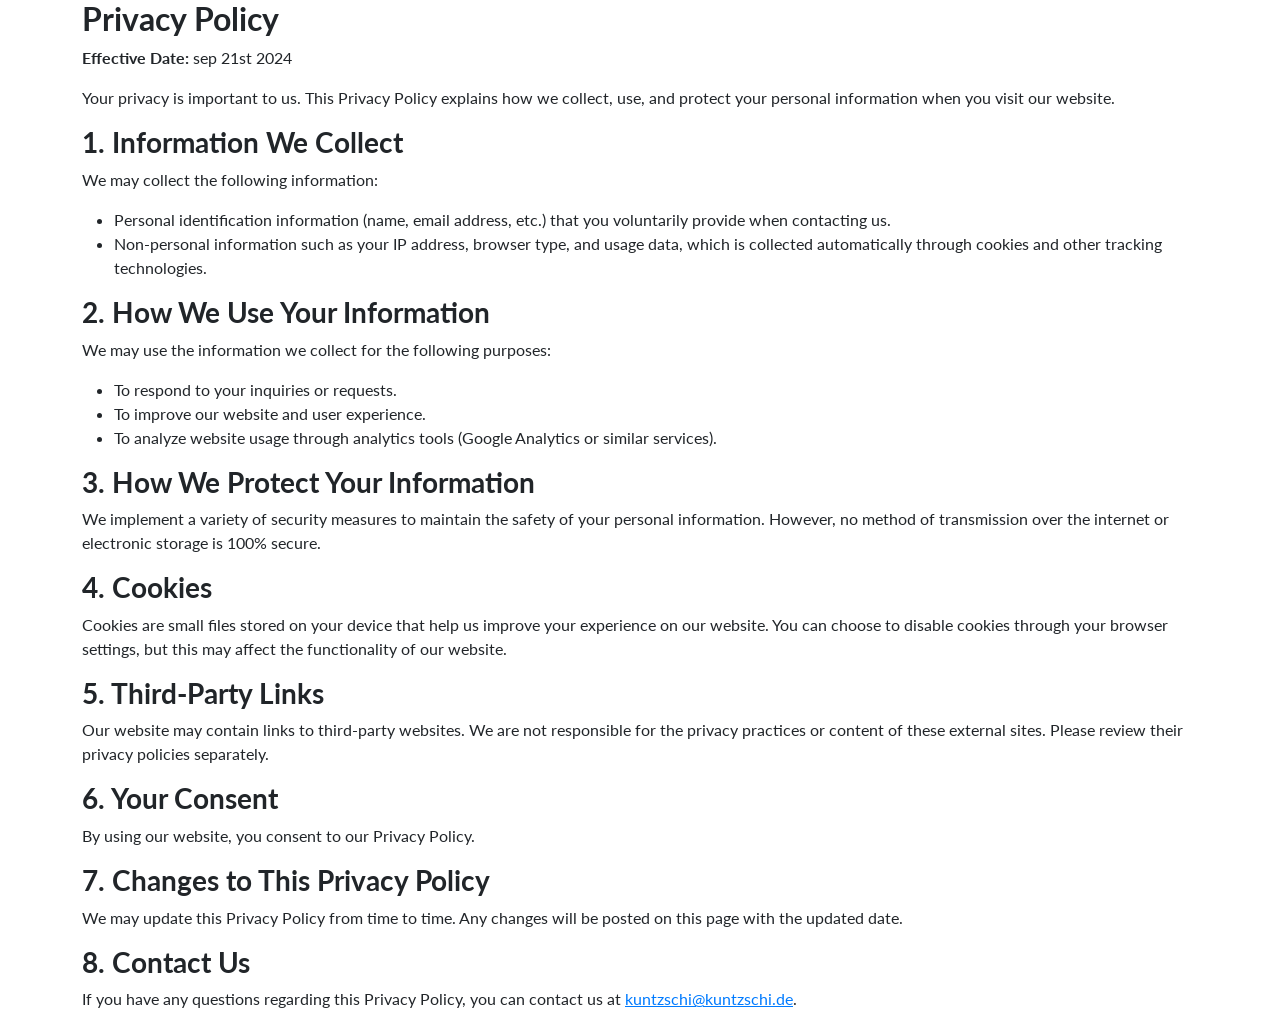
==== privacy.html @ 75a99045 "add files switched the account for this Repo(From Kuntzschi911 to jxnomaly)" ====
<!DOCTYPE html>
<html data-bs-theme="light" lang="de">

<head>
    <meta charset="utf-8">
    <meta name="viewport" content="width=device-width, initial-scale=1.0, shrink-to-fit=no">
    <title>toxic-jannick.github.io</title>
    <meta name="description" content="My homepage, hosted on Github">
    <link rel="stylesheet" href="assets/bootstrap/css/bootstrap.min.css">
    <link rel="stylesheet" href="https://fonts.googleapis.com/css?family=Lato:300,400,700,300italic,400italic,700italic&amp;display=swap">
    <link rel="stylesheet" href="assets/css/FontAwesome.css">
    <link rel="stylesheet" href="assets/css/Material%20Icons.css">
    <link rel="stylesheet" href="assets/css/untitled.css">
    <link rel="stylesheet" href="assets/css/bootstrap/css/bootstrap.min.css">
    <link rel="stylesheet" href="assets/css/fonts/font-awesome.min.css">
    <link rel="stylesheet" href="assets/css/fonts/material-icons.min.css">
</head>

<body><section id="privacy-policy">
    <div class="container">
        <h2>Privacy Policy</h2>
        <p><strong>Effective Date:</strong> sep 21st 2024</p>
        <p>Your privacy is important to us. This Privacy Policy explains how we collect, use, and protect your personal information when you visit our website.</p>
        
        <h3>1. Information We Collect</h3>
        <p>We may collect the following information:</p>
        <ul>
            <li>Personal identification information (name, email address, etc.) that you voluntarily provide when contacting us.</li>
            <li>Non-personal information such as your IP address, browser type, and usage data, which is collected automatically through cookies and other tracking technologies.</li>
        </ul>

        <h3>2. How We Use Your Information</h3>
        <p>We may use the information we collect for the following purposes:</p>
        <ul>
            <li>To respond to your inquiries or requests.</li>
            <li>To improve our website and user experience.</li>
            <li>To analyze website usage through analytics tools (Google Analytics or similar services).</li>
        </ul>

        <h3>3. How We Protect Your Information</h3>
        <p>We implement a variety of security measures to maintain the safety of your personal information. However, no method of transmission over the internet or electronic storage is 100% secure.</p>

        <h3>4. Cookies</h3>
        <p>Cookies are small files stored on your device that help us improve your experience on our website. You can choose to disable cookies through your browser settings, but this may affect the functionality of our website.</p>

        <h3>5. Third-Party Links</h3>
        <p>Our website may contain links to third-party websites. We are not responsible for the privacy practices or content of these external sites. Please review their privacy policies separately.</p>

        <h3>6. Your Consent</h3>
        <p>By using our website, you consent to our Privacy Policy.</p>

        <h3>7. Changes to This Privacy Policy</h3>
        <p>We may update this Privacy Policy from time to time. Any changes will be posted on this page with the updated date.</p>

        <h3>8. Contact Us</h3>
        <p>If you have any questions regarding this Privacy Policy, you can contact us at <a href="mailto:kuntzschi@kuntzschi.de">kuntzschi@kuntzschi.de</a>.</p>
    </div>
</section>

    <script src="assets/bootstrap/js/bootstrap.min.js"></script>
    <script src="assets/js/bootstrap.min.js"></script>
</body>

</html>
---- assets/css/untitled.css ----
h1 {
}
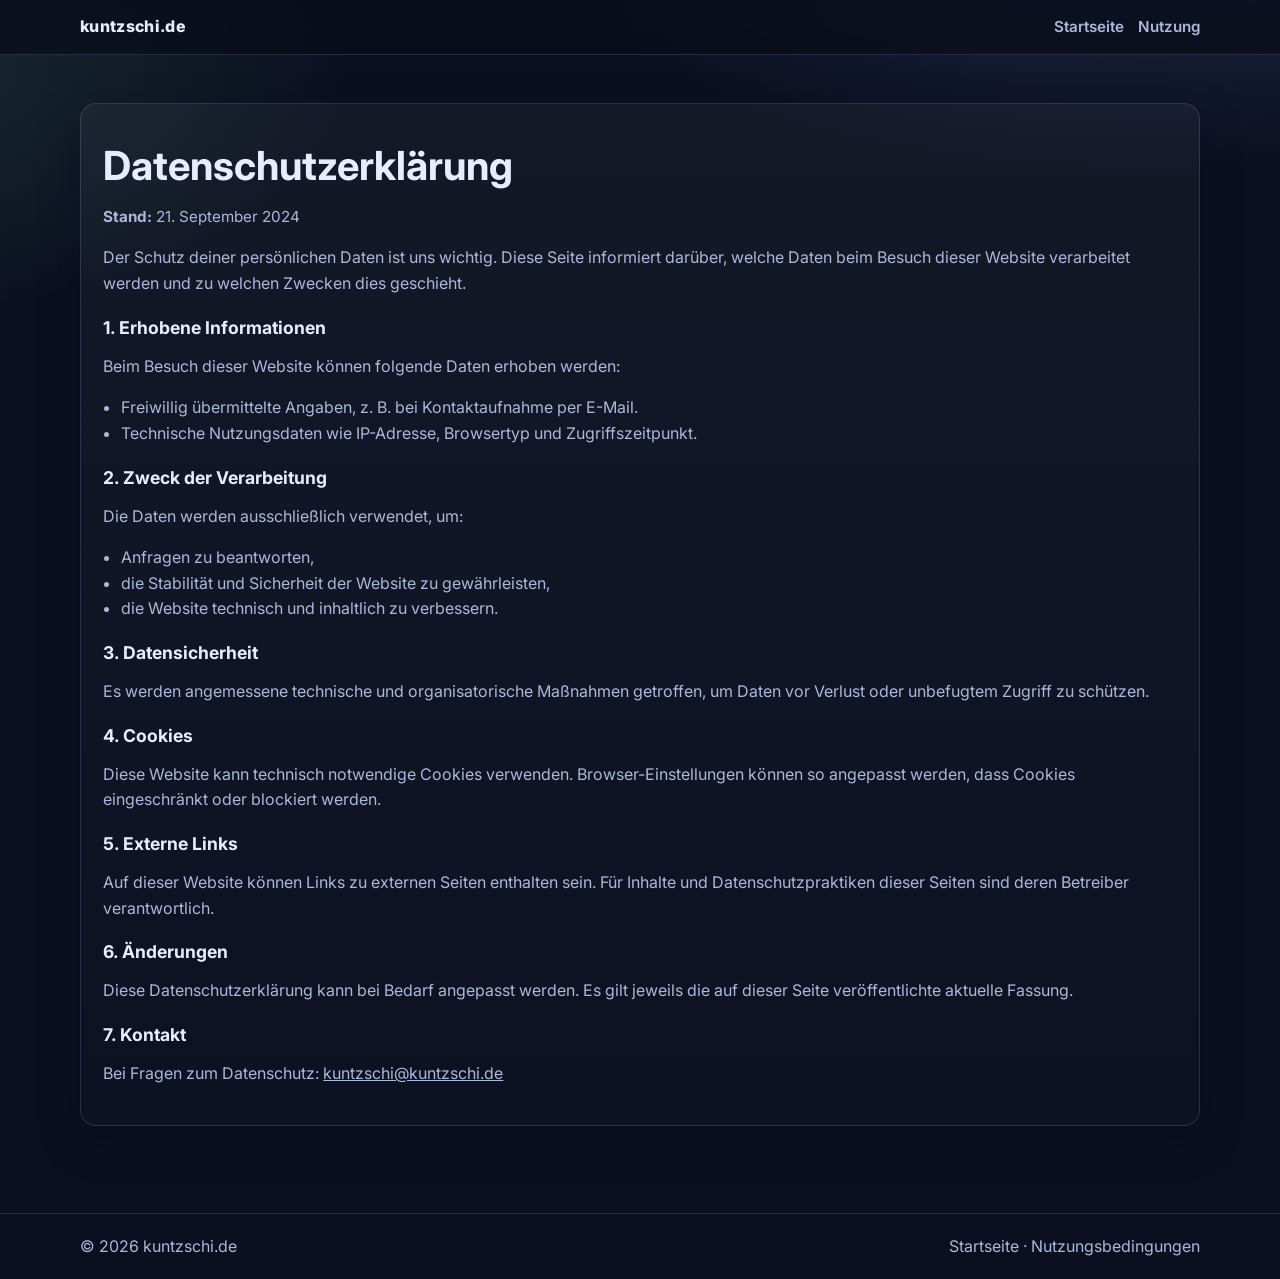
==== commit 7a458ae9: "feat: redesign homepage and legal pages with modern responsive layout Agent-Logs-Url: https://github" ====
--- a/privacy.html
+++ b/privacy.html
@@ -1,64 +1,74 @@
 <!DOCTYPE html>
-<html data-bs-theme="light" lang="de">
+<html lang="de">
+<head>
+  <meta charset="utf-8">
+  <meta name="viewport" content="width=device-width, initial-scale=1">
+  <title>Datenschutzerklärung | Kuntzschi.de</title>
+  <meta name="description" content="Datenschutzerklärung von Kuntzschi.de">
+  <link rel="preconnect" href="https://fonts.googleapis.com">
+  <link rel="preconnect" href="https://fonts.gstatic.com" crossorigin>
+  <link href="https://fonts.googleapis.com/css2?family=Inter:wght@400;600;700;800&display=swap" rel="stylesheet">
+  <link rel="stylesheet" href="assets/css/site.css">
+</head>
+<body>
+  <header class="site-header">
+    <div class="container">
+      <a class="brand" href="index.html">kuntzschi.de</a>
+      <nav class="nav" aria-label="Seitennavigation">
+        <a href="index.html">Startseite</a>
+        <a href="terms.html">Nutzung</a>
+      </nav>
+    </div>
+  </header>
 
-<head>
-    <meta charset="utf-8">
-    <meta name="viewport" content="width=device-width, initial-scale=1.0, shrink-to-fit=no">
-    <title>toxic-jannick.github.io</title>
-    <meta name="description" content="My homepage, hosted on Github">
-    <link rel="stylesheet" href="assets/bootstrap/css/bootstrap.min.css">
-    <link rel="stylesheet" href="https://fonts.googleapis.com/css?family=Lato:300,400,700,300italic,400italic,700italic&amp;display=swap">
-    <link rel="stylesheet" href="assets/css/FontAwesome.css">
-    <link rel="stylesheet" href="assets/css/Material%20Icons.css">
-    <link rel="stylesheet" href="assets/css/untitled.css">
-    <link rel="stylesheet" href="assets/css/bootstrap/css/bootstrap.min.css">
-    <link rel="stylesheet" href="assets/css/fonts/font-awesome.min.css">
-    <link rel="stylesheet" href="assets/css/fonts/material-icons.min.css">
-</head>
+  <main class="doc-main">
+    <div class="container">
+      <article class="doc-card">
+        <h1>Datenschutzerklärung</h1>
+        <p class="doc-meta"><strong>Stand:</strong> 21. September 2024</p>
+        <p>Der Schutz deiner persönlichen Daten ist uns wichtig. Diese Seite informiert darüber, welche Daten beim Besuch dieser Website verarbeitet werden und zu welchen Zwecken dies geschieht.</p>
 
-<body><section id="privacy-policy">
-    <div class="container">
-        <h2>Privacy Policy</h2>
-        <p><strong>Effective Date:</strong> sep 21st 2024</p>
-        <p>Your privacy is important to us. This Privacy Policy explains how we collect, use, and protect your personal information when you visit our website.</p>
-        
-        <h3>1. Information We Collect</h3>
-        <p>We may collect the following information:</p>
+        <h2>1. Erhobene Informationen</h2>
+        <p>Beim Besuch dieser Website können folgende Daten erhoben werden:</p>
         <ul>
-            <li>Personal identification information (name, email address, etc.) that you voluntarily provide when contacting us.</li>
-            <li>Non-personal information such as your IP address, browser type, and usage data, which is collected automatically through cookies and other tracking technologies.</li>
+          <li>Freiwillig übermittelte Angaben, z. B. bei Kontaktaufnahme per E-Mail.</li>
+          <li>Technische Nutzungsdaten wie IP-Adresse, Browsertyp und Zugriffszeitpunkt.</li>
         </ul>
 
-        <h3>2. How We Use Your Information</h3>
-        <p>We may use the information we collect for the following purposes:</p>
+        <h2>2. Zweck der Verarbeitung</h2>
+        <p>Die Daten werden ausschließlich verwendet, um:</p>
         <ul>
-            <li>To respond to your inquiries or requests.</li>
-            <li>To improve our website and user experience.</li>
-            <li>To analyze website usage through analytics tools (Google Analytics or similar services).</li>
+          <li>Anfragen zu beantworten,</li>
+          <li>die Stabilität und Sicherheit der Website zu gewährleisten,</li>
+          <li>die Website technisch und inhaltlich zu verbessern.</li>
         </ul>
 
-        <h3>3. How We Protect Your Information</h3>
-        <p>We implement a variety of security measures to maintain the safety of your personal information. However, no method of transmission over the internet or electronic storage is 100% secure.</p>
+        <h2>3. Datensicherheit</h2>
+        <p>Es werden angemessene technische und organisatorische Maßnahmen getroffen, um Daten vor Verlust oder unbefugtem Zugriff zu schützen.</p>
 
-        <h3>4. Cookies</h3>
-        <p>Cookies are small files stored on your device that help us improve your experience on our website. You can choose to disable cookies through your browser settings, but this may affect the functionality of our website.</p>
+        <h2>4. Cookies</h2>
+        <p>Diese Website kann technisch notwendige Cookies verwenden. Browser-Einstellungen können so angepasst werden, dass Cookies eingeschränkt oder blockiert werden.</p>
 
-        <h3>5. Third-Party Links</h3>
-        <p>Our website may contain links to third-party websites. We are not responsible for the privacy practices or content of these external sites. Please review their privacy policies separately.</p>
+        <h2>5. Externe Links</h2>
+        <p>Auf dieser Website können Links zu externen Seiten enthalten sein. Für Inhalte und Datenschutzpraktiken dieser Seiten sind deren Betreiber verantwortlich.</p>
 
-        <h3>6. Your Consent</h3>
-        <p>By using our website, you consent to our Privacy Policy.</p>
+        <h2>6. Änderungen</h2>
+        <p>Diese Datenschutzerklärung kann bei Bedarf angepasst werden. Es gilt jeweils die auf dieser Seite veröffentlichte aktuelle Fassung.</p>
 
-        <h3>7. Changes to This Privacy Policy</h3>
-        <p>We may update this Privacy Policy from time to time. Any changes will be posted on this page with the updated date.</p>
+        <h2>7. Kontakt</h2>
+        <p>Bei Fragen zum Datenschutz: <a href="mailto:kuntzschi@kuntzschi.de">kuntzschi@kuntzschi.de</a></p>
+      </article>
+    </div>
+  </main>
 
-        <h3>8. Contact Us</h3>
-        <p>If you have any questions regarding this Privacy Policy, you can contact us at <a href="mailto:kuntzschi@kuntzschi.de">kuntzschi@kuntzschi.de</a>.</p>
+  <footer class="footer">
+    <div class="container">
+      <span>© 2026 kuntzschi.de</span>
+      <div>
+        <a href="index.html">Startseite</a> ·
+        <a href="terms.html">Nutzungsbedingungen</a>
+      </div>
     </div>
-</section>
-
-    <script src="assets/bootstrap/js/bootstrap.min.js"></script>
-    <script src="assets/js/bootstrap.min.js"></script>
+  </footer>
 </body>
-
-</html>+</html>
--- a/assets/css/site.css
+++ b/assets/css/site.css
@@ -0,0 +1,326 @@
+:root {
+  --bg: #0b1020;
+  --bg-soft: #111831;
+  --card: #131c38;
+  --text: #e8ecff;
+  --muted: #adb7da;
+  --primary: #7c9cff;
+  --primary-strong: #5f82ff;
+  --ring: rgba(124, 156, 255, 0.35);
+  --border: rgba(185, 197, 255, 0.16);
+  --ok: #7be8b1;
+  --shadow: 0 14px 40px rgba(7, 12, 31, 0.45);
+}
+
+* {
+  box-sizing: border-box;
+}
+
+html,
+body {
+  margin: 0;
+  padding: 0;
+}
+
+body {
+  font-family: "Inter", "Segoe UI", Roboto, Arial, sans-serif;
+  line-height: 1.6;
+  background:
+    radial-gradient(1100px 500px at 90% -10%, rgba(124, 156, 255, 0.2), transparent 60%),
+    radial-gradient(800px 420px at -10% 5%, rgba(123, 232, 177, 0.12), transparent 60%),
+    var(--bg);
+  color: var(--text);
+}
+
+a {
+  color: inherit;
+}
+
+.container {
+  width: min(1120px, 92%);
+  margin: 0 auto;
+}
+
+.site-header {
+  position: sticky;
+  top: 0;
+  z-index: 100;
+  background: rgba(9, 13, 26, 0.78);
+  border-bottom: 1px solid var(--border);
+  backdrop-filter: blur(10px);
+}
+
+.site-header .container {
+  display: flex;
+  align-items: center;
+  justify-content: space-between;
+  padding: 0.9rem 0;
+  gap: 1rem;
+  flex-wrap: wrap;
+}
+
+.brand {
+  font-weight: 800;
+  text-decoration: none;
+  letter-spacing: 0.02em;
+}
+
+.nav {
+  display: flex;
+  gap: 0.85rem;
+  flex-wrap: wrap;
+}
+
+.nav a {
+  text-decoration: none;
+  color: var(--muted);
+  font-weight: 600;
+  font-size: 0.95rem;
+}
+
+.nav a:hover,
+.nav a:focus-visible {
+  color: var(--text);
+}
+
+.hero {
+  padding: 5.5rem 0 4rem;
+}
+
+.hero-grid {
+  display: grid;
+  grid-template-columns: 1.1fr 0.9fr;
+  gap: 1.5rem;
+  align-items: center;
+}
+
+.kicker {
+  display: inline-flex;
+  align-items: center;
+  padding: 0.35rem 0.7rem;
+  border: 1px solid var(--border);
+  border-radius: 999px;
+  color: var(--muted);
+  font-size: 0.83rem;
+  font-weight: 600;
+}
+
+h1,
+h2,
+h3 {
+  line-height: 1.2;
+  margin-top: 0;
+}
+
+h1 {
+  font-size: clamp(2rem, 5vw, 3.4rem);
+  margin: 0.95rem 0;
+}
+
+h2 {
+  font-size: clamp(1.35rem, 2.7vw, 2rem);
+  margin-bottom: 0.8rem;
+}
+
+.lead {
+  color: var(--muted);
+  font-size: 1.08rem;
+  max-width: 60ch;
+}
+
+.actions {
+  margin-top: 1.5rem;
+  display: flex;
+  gap: 0.75rem;
+  flex-wrap: wrap;
+}
+
+.button {
+  display: inline-flex;
+  align-items: center;
+  justify-content: center;
+  text-decoration: none;
+  padding: 0.7rem 1rem;
+  border-radius: 0.8rem;
+  font-weight: 700;
+  border: 1px solid transparent;
+}
+
+.button.primary {
+  background: linear-gradient(135deg, var(--primary), var(--primary-strong));
+  color: #fff;
+  box-shadow: var(--shadow);
+}
+
+.button.ghost {
+  border-color: var(--border);
+  color: var(--text);
+  background: rgba(255, 255, 255, 0.02);
+}
+
+.button:hover,
+.button:focus-visible {
+  transform: translateY(-1px);
+}
+
+.stat-card,
+.card,
+.doc-card {
+  background: linear-gradient(180deg, rgba(255, 255, 255, 0.04), rgba(255, 255, 255, 0.01));
+  border: 1px solid var(--border);
+  border-radius: 1rem;
+  box-shadow: var(--shadow);
+}
+
+.stat-card {
+  padding: 1.25rem;
+}
+
+.stat-list {
+  margin: 0;
+  padding: 0;
+  list-style: none;
+  display: grid;
+  gap: 0.9rem;
+}
+
+.stat-list li span {
+  color: var(--ok);
+  font-weight: 700;
+}
+
+section {
+  padding: 2.2rem 0;
+}
+
+.grid-2,
+.grid-3,
+.project-grid {
+  display: grid;
+  gap: 1rem;
+}
+
+.grid-2 {
+  grid-template-columns: repeat(2, minmax(0, 1fr));
+}
+
+.grid-3 {
+  grid-template-columns: repeat(3, minmax(0, 1fr));
+}
+
+.project-grid {
+  grid-template-columns: repeat(2, minmax(0, 1fr));
+}
+
+.card {
+  overflow: hidden;
+}
+
+.card-content {
+  padding: 1rem;
+}
+
+.card p,
+.doc-card p,
+.doc-card li {
+  color: var(--muted);
+}
+
+.project-thumb {
+  width: 100%;
+  aspect-ratio: 16 / 9;
+  object-fit: cover;
+  display: block;
+}
+
+.skill-pill {
+  display: inline-flex;
+  border: 1px solid var(--border);
+  border-radius: 999px;
+  padding: 0.35rem 0.75rem;
+  font-weight: 600;
+  color: var(--muted);
+  margin: 0.2rem;
+}
+
+.contact {
+  text-align: center;
+}
+
+.contact .doc-card {
+  padding: 1.3rem;
+}
+
+.footer {
+  border-top: 1px solid var(--border);
+  margin-top: 2.4rem;
+  color: var(--muted);
+}
+
+.footer .container {
+  padding: 1.25rem 0;
+  display: flex;
+  justify-content: space-between;
+  gap: 0.8rem;
+  flex-wrap: wrap;
+}
+
+.footer a {
+  text-decoration: none;
+}
+
+.footer a:hover,
+.footer a:focus-visible {
+  color: var(--text);
+}
+
+.doc-main {
+  padding: 3rem 0;
+}
+
+.doc-card {
+  padding: 1.4rem;
+}
+
+.doc-card h1 {
+  margin-bottom: 0.6rem;
+  font-size: clamp(1.7rem, 3.8vw, 2.5rem);
+}
+
+.doc-card h2 {
+  margin-top: 1.25rem;
+  margin-bottom: 0.45rem;
+  font-size: 1.1rem;
+}
+
+.doc-card ul {
+  padding-left: 1.1rem;
+}
+
+.doc-meta {
+  color: var(--muted);
+  font-size: 0.95rem;
+}
+
+@media (max-width: 900px) {
+  .hero-grid,
+  .grid-2,
+  .grid-3,
+  .project-grid {
+    grid-template-columns: 1fr;
+  }
+
+  .hero {
+    padding-top: 4rem;
+  }
+}
+
+@media (prefers-reduced-motion: reduce) {
+  *,
+  *::before,
+  *::after {
+    animation: none !important;
+    transition: none !important;
+    scroll-behavior: auto !important;
+  }
+}
